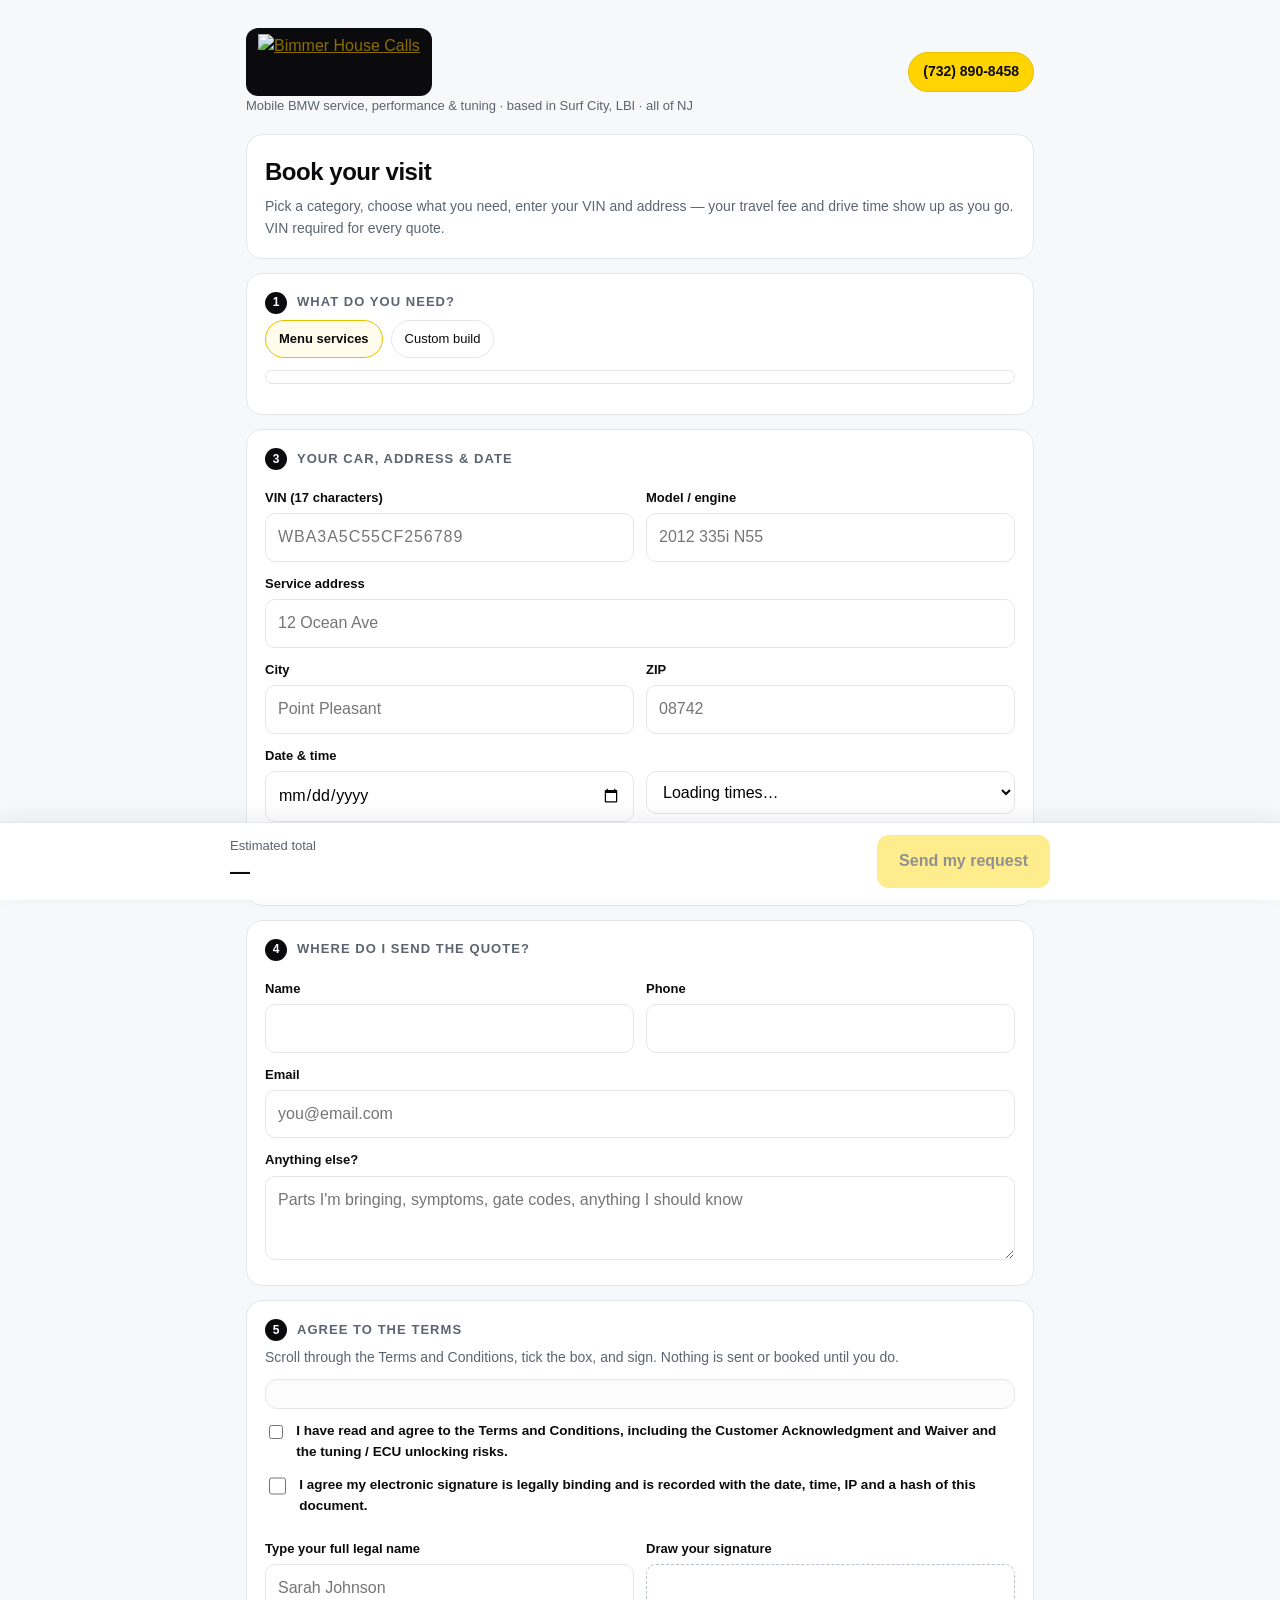
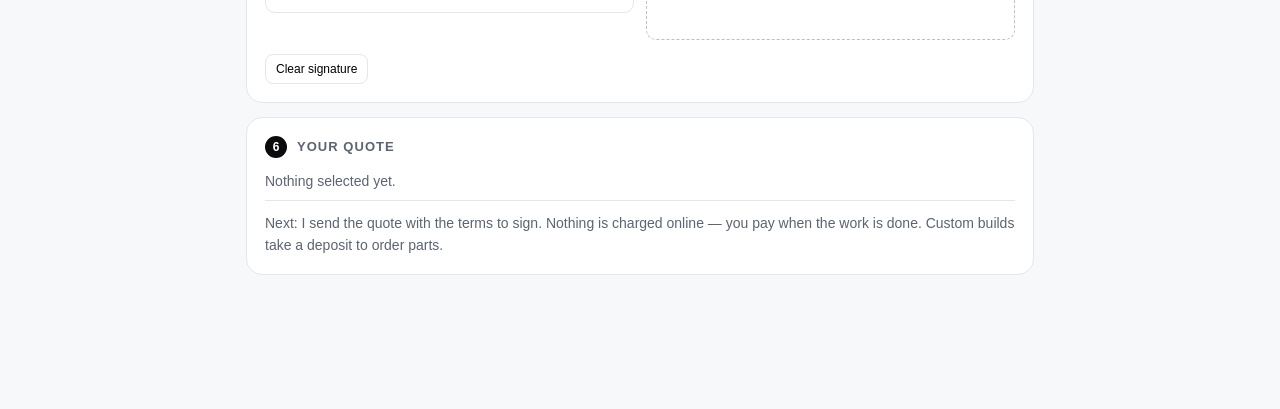
==== app/static/index.html @ d0f87f50 "Add files via upload" ====
<!DOCTYPE html>
<html lang="en">
<head>
<meta charset="utf-8">
<meta name="viewport" content="width=device-width, initial-scale=1">
<title>Book mobile BMW service · Bimmer House Calls</title>
<style>
  :root{--ink:#0B0B0D;--mut:#5b6470;--line:#e3e7ec;--accent:#FFD400;--accent-2:#E6BF00;--accent-ink:#0B0B0D;--ok:#0a7d43;--bg:#f6f8fa;--card:#fff}
  *{box-sizing:border-box}
  body{margin:0;font:16px/1.55 -apple-system,BlinkMacSystemFont,"Segoe UI",Roboto,Helvetica,sans-serif;color:var(--ink);background:var(--bg)}
  a{color:#8a6d00}
  .wrap{max-width:820px;margin:0 auto;padding:20px 16px 120px}
  header.top{display:flex;justify-content:space-between;align-items:center;gap:12px;padding:8px 0 18px;flex-wrap:wrap}
  .brandlink{display:inline-block;background:#0B0B0D;border-radius:12px;padding:6px 12px}
  .brandlink img{height:56px}
  .sub{color:var(--mut);font-size:13px}
  .call{font-weight:700;text-decoration:none;border:1px solid #E6BF00;padding:8px 14px;border-radius:999px;background:var(--accent);font-size:14px;color:var(--accent-ink)}
  .card{background:var(--card);border:1px solid var(--line);border-radius:16px;padding:18px;margin-bottom:14px}
  h1{font-size:24px;margin:0 0 6px;letter-spacing:-.02em}
  h2{font-size:13px;text-transform:uppercase;letter-spacing:.08em;color:var(--mut);margin:0 0 12px}
  .muted{color:var(--mut);font-size:14px}
  /* tabs */
  .tabs{display:grid;grid-template-columns:repeat(auto-fit,minmax(150px,1fr));gap:6px;padding:6px;background:#fff;border:1px solid var(--line);border-radius:14px;margin-bottom:12px}
  .tab{padding:10px 12px;border-radius:10px;font-size:13.5px;font-weight:600;cursor:pointer;border:0;background:#f4f6f9;color:#3b4653;white-space:nowrap;text-align:left}
  .tab:hover{background:#e9eef5}
  .tab.on{background:var(--ink);color:var(--accent)}
  @media(max-width:560px){.tabs{grid-template-columns:repeat(2,1fr)}}
  .tab .n{font-weight:400;opacity:.6;margin-left:4px}
  .item{display:flex;justify-content:space-between;gap:10px;align-items:center;padding:13px 14px;border:1px solid var(--line);border-radius:12px;margin-bottom:8px;cursor:pointer;background:#fff;transition:.12s}
  .item:hover{border-color:#c7d2e0}
  .item.on{border-color:#E6BF00;background:#FFFCEB;box-shadow:0 0 0 1.5px var(--accent) inset}
  .item .nm{font-weight:600;font-size:15px}
  .item .ds{color:var(--mut);font-size:13px}
  .item .pr{font-weight:700;font-size:14px;white-space:nowrap;text-align:right}
  .item .pr small{font-weight:500;color:var(--mut)}
  .tick{width:20px;height:20px;border-radius:6px;border:1.5px solid #c7d2e0;flex:0 0 auto;display:grid;place-items:center;font-size:12px;color:var(--accent-ink)}
  .item.on .tick{background:var(--accent);border-color:#E6BF00;font-weight:800}
  label{display:block;font-size:13px;font-weight:600;margin:12px 0 5px}
  input,select,textarea{width:100%;padding:11px 12px;border:1px solid var(--line);border-radius:10px;font:inherit;background:#fff}
  textarea{min-height:84px;resize:vertical}
  .grid{display:grid;grid-template-columns:1fr 1fr;gap:0 12px}
  .chips{display:flex;flex-wrap:wrap;gap:8px}
  .chip{border:1px solid var(--line);border-radius:999px;padding:8px 13px;font-size:13px;cursor:pointer;background:#fff}
  .chip.on{background:#FFFCEB;border-color:#E6BF00;color:#0B0B0D;font-weight:700}
  .qbox{background:#fbfcfe;border:1px dashed #cfd8e3;border-radius:12px;padding:12px 14px;margin-top:12px}
  .qbox .hint{color:var(--mut);font-size:12.5px;margin-top:2px}
  table{width:100%;border-collapse:collapse}
  td,th{padding:7px 0;border-bottom:1px solid var(--line);text-align:left;vertical-align:top;font-size:14.5px}
  td.r{text-align:right;white-space:nowrap}
  tr.total td{border:0;font-weight:800;font-size:18px;padding-top:12px}
  tr.small td{border:0;color:var(--mut);font-size:13px;padding:3px 0}
  .travelbox{background:#FFFBEA;border:1px solid #FFE97A;border-radius:12px;padding:14px;font-size:14px;line-height:1.5}
  .travelbox b{font-size:16px}
  .sticky{position:fixed;left:0;right:0;bottom:0;background:#fff;border-top:1px solid var(--line);padding:12px 16px;box-shadow:0 -6px 20px rgba(13,17,23,.06);z-index:20}
  .sticky .inner{max-width:820px;margin:0 auto;display:flex;justify-content:space-between;align-items:center;gap:14px}
  .sticky .sum{font-size:13px;color:var(--mut)}
  .sticky .sum b{display:block;font-size:20px;color:var(--ink)}
  button.primary{font:inherit;font-weight:800;border:0;border-radius:12px;padding:14px 22px;background:var(--accent);color:var(--accent-ink);cursor:pointer}
  button.primary:hover{background:var(--accent-2)}
  button.primary:disabled{opacity:.45;cursor:not-allowed}
  .err{color:#b42318;font-size:14px;margin-top:8px}
  .badge{display:inline-block;font-size:11px;font-weight:700;padding:2px 8px;border-radius:999px;background:#FFF6C2;color:#5a4a00;margin-left:6px;vertical-align:2px}
  .badge.quote{background:#fff4e5;color:#b25e00}
  .step{display:flex;gap:10px;align-items:baseline;margin-bottom:6px}
  .step .n{width:22px;height:22px;border-radius:50%;background:var(--ink);color:#fff;display:grid;place-items:center;font-size:12px;font-weight:700;flex:0 0 auto}
  @media(max-width:560px){
    .grid{grid-template-columns:1fr}h1{font-size:21px}.sticky .sum b{font-size:17px}
    .item{flex-wrap:wrap}.item .pr{width:100%;text-align:left;padding-left:30px;font-size:13px;color:var(--mut)}
    .card{padding:14px;border-radius:14px}.wrap{padding:14px 12px 110px}
  }
</style>
</head>
<body>
<div class="wrap">
  <header class="top">
    <div>
      <a href="/" class="brandlink"><img src="/brand/logo.svg" alt="Bimmer House Calls" style="height:56px;display:block"></a>
      <div class="sub">Mobile BMW service, performance &amp; tuning · based in Surf City, LBI · all of NJ</div>
    </div>
    <a class="call" href="tel:+17328908458">(732) 890-8458</a>
  </header>

  <div class="card">
    <h1>Book your visit</h1>
    <div class="muted">Pick a category, choose what you need, enter your VIN and address — your travel fee and drive time show up as you go. VIN required for every quote.</div>
  </div>

  <!-- 1 · services -->
  <div class="card">
    <div class="step"><span class="n">1</span><h2 style="margin:0">What do you need?</h2></div>
    <div class="chips" id="modes" style="margin-bottom:12px">
      <span class="chip on" data-mode="menu">Menu services</span>
      <span class="chip" data-mode="custom">Custom build</span>
    </div>
    <div class="tabs" id="tabs"></div>
    <div id="items"></div>

  </div>

  <!-- 2 · questions (only what the selection needs) -->
  <div class="card" id="questionsCard" hidden>
    <div class="step"><span class="n">2</span><h2 style="margin:0">A couple of details</h2></div>
    <div id="questions"></div>
  </div>

  <!-- 3 · car + place + when -->
  <div class="card">
    <div class="step"><span class="n">3</span><h2 style="margin:0">Your car, address &amp; date</h2></div>
    <div class="grid">
      <div><label>VIN (17 characters)</label><input id="vin" maxlength="17" placeholder="WBA3A5C55CF256789" autocapitalize="characters" style="text-transform:uppercase;letter-spacing:.06em"></div>
      <div><label>Model / engine</label><input id="model" placeholder="2012 335i N55"></div>
    </div>
    <label>Service address</label><input id="address" placeholder="12 Ocean Ave" autocomplete="street-address">
    <div class="grid">
      <div><label>City</label><input id="city" placeholder="Point Pleasant" autocomplete="address-level2"></div>
      <div><label>ZIP</label><input id="zip" placeholder="08742" inputmode="numeric" maxlength="5" autocomplete="postal-code"></div>
    </div>
    <label>Date &amp; time</label>
    <div class="grid">
      <div><input type="date" id="date"></div>
      <div><select id="time"><option>Loading times…</option></select></div>
    </div>
    <div id="hoursLine" class="muted" style="margin-top:6px"></div>
    <div id="avail" class="muted" style="margin-top:8px"></div>
    <div class="travelbox" id="travelBox" style="margin-top:14px">Enter your ZIP or city to see the travel fee and drive time.</div>
  </div>

  <!-- 4 · contact -->
  <div class="card">
    <div class="step"><span class="n">4</span><h2 style="margin:0">Where do I send the quote?</h2></div>
    <div class="grid">
      <div><label>Name</label><input id="name" autocomplete="name"></div>
      <div><label>Phone</label><input id="phone" autocomplete="tel" inputmode="tel"></div>
    </div>
    <label>Email</label><input id="email" type="email" autocomplete="email" placeholder="you@email.com">
    <label>Anything else?</label><textarea id="notes" placeholder="Parts I'm bringing, symptoms, gate codes, anything I should know"></textarea>
  </div>

  <!-- 5 · terms + signature before sending -->
  <div class="card" id="agreeCard">
    <div class="step"><span class="n">5</span><h2 style="margin:0">Agree to the terms</h2></div>
    <div class="muted" style="margin-bottom:10px">Scroll through the Terms and Conditions, tick the box, and sign. Nothing is sent or booked until you do.</div>
    <div id="termsScroll" style="max-height:260px;overflow:auto;border:1px solid var(--line);border-radius:12px;padding:14px;font-size:13.5px;background:#fcfcfd;white-space:pre-wrap"></div>
    <label style="display:flex;gap:10px;align-items:flex-start;font-size:13.5px;margin-top:12px"><input type="checkbox" id="readAll" style="width:18px;height:18px;margin-top:2px"> <span><b>I have read and agree to the Terms and Conditions</b>, including the Customer Acknowledgment and Waiver and the tuning / ECU unlocking risks.</span></label>
    <label style="display:flex;gap:10px;align-items:flex-start;font-size:13.5px"><input type="checkbox" id="consent" style="width:18px;height:18px;margin-top:2px"> <span>I agree my electronic signature is legally binding and is recorded with the date, time, IP and a hash of this document.</span></label>
    <div class="grid" style="margin-top:10px">
      <div><label>Type your full legal name</label><input id="signName" placeholder="Sarah Johnson" autocomplete="name"></div>
      <div><label>Draw your signature</label><canvas id="sigpad" style="width:100%;height:76px;border:1px dashed #b8c0cc;border-radius:10px;background:#fff;touch-action:none"></canvas></div>
    </div>
    <div class="row" style="margin-top:6px"><button class="act" id="clearSig" style="font:inherit;font-size:12px;border:1px solid var(--line);background:#fff;border-radius:8px;padding:5px 10px;cursor:pointer">Clear signature</button><span id="agreeHint" class="muted"></span></div>
  </div>

  <!-- 6 · summary -->
  <div class="card">
    <div class="step"><span class="n">6</span><h2 style="margin:0">Your quote</h2></div>
    <table id="quote"><tr><td class="muted">Nothing selected yet.</td></tr></table>
    <div id="err" class="err"></div>
    <div class="muted" style="margin-top:12px">Next: I send the quote with the terms to sign. Nothing is charged online — you pay when the work is done. Custom builds take a deposit to order parts.</div>
  </div>
</div>

<div class="sticky"><div class="inner">
  <div class="sum">Estimated total<b id="stickyTotal">—</b></div>
  <button class="primary" id="submit" disabled>Send my request</button>
</div></div>

<script>
const API = location.origin.startsWith('http') ? location.origin : '';
const $ = id => document.getElementById(id);
const prettyTime = v => {
  if (!v || !v.includes(':')) return v || '';
  const [h, m] = v.split(':').map(Number);
  const ap = h >= 12 ? 'PM' : 'AM';
  const hh = h % 12 === 0 ? 12 : h % 12;
  return hh + ':' + String(m).padStart(2, '0') + ' ' + ap;
};
function why(d) {
  const e = String((d && d.error) || '');
  if (/isoformat|iso format|not enough values|invalid literal|NoneType|object has no|Traceback/i.test(e)) {
    return 'Something went wrong on my end — try again, or call (732) 890-8458.';
  }
  return e || 'Something went wrong — try again, or call (732) 890-8458.';
}
const money = n => '$' + Number(n || 0).toLocaleString('en-US', {minimumFractionDigits: 2, maximumFractionDigits: 2});
const range = i => i.quote ? 'Quoted by VIN' : (i.min === i.max ? money(i.min) : money(i.min) + '–' + money(i.max));
const state = {catalog: null, tab: null, items: [], addons: [], package: null, custom: false, quote: null, answers: {}};

// NJ ZIP centroids so the travel fee works with no geocoder; swap for a geocode API later.
const ZIPS = {"08008":[39.6621,-74.1704],"08006":[39.7504,-74.1304],"08092":[39.6604,-74.2904],"08742":[40.0832,-74.0682],
"08724":[40.0925,-74.2185],"08731":[39.8693,-74.2557],"08734":[39.8643,-74.1696],"08735":[39.9498,-74.0721],
"08751":[39.9573,-74.0715],"08752":[39.9368,-74.0921],"08753":[39.9773,-74.1968],"08755":[40.0132,-74.2229],
"08757":[39.9768,-74.2521],"08758":[39.7937,-74.2302],"08759":[39.9387,-74.3446],"08701":[40.0925,-74.2185],
"08721":[39.9557,-74.1732],"08723":[40.0418,-74.1293],"08730":[40.1034,-74.0657],"08736":[40.1154,-74.0532],
"08738":[40.0254,-74.0543],"08741":[40.0043,-74.1357],"08750":[40.1143,-74.0410],"07701":[40.3487,-74.0765],
"07702":[40.3526,-74.0707],"07712":[40.2406,-74.0204],"07720":[40.2021,-74.0132],"07731":[40.1398,-74.1937],
"07746":[40.3198,-74.2568],"07747":[40.4123,-74.2349],"07751":[40.3418,-74.2657],"07753":[40.2098,-74.0646],
"07755":[40.2587,-74.0404],"07756":[40.1793,-74.0204],"07757":[40.2987,-74.0079],"07762":[40.1523,-74.0282],
"07716":[40.3904,-74.0357],"07717":[40.0957,-74.0157],"07718":[40.4157,-74.0857],"07719":[40.1704,-74.0404],
"07721":[40.4204,-74.2404],"07722":[40.2904,-74.1704],"07724":[40.3004,-74.0904],"07726":[40.2821,-74.2977],
"07727":[40.1901,-74.3529],"07728":[40.2443,-74.2765],"07730":[40.4287,-74.2004],"07733":[40.3873,-74.1729],
"07737":[40.3987,-74.1107],"07739":[40.3404,-74.0457],"07740":[40.2957,-73.9907],"07748":[40.3957,-74.1157],
"07750":[40.3632,-73.9929],"07760":[40.3668,-74.0004],"07764":[40.2901,-74.0132],"07732":[40.4004,-73.9957],
"07734":[40.4404,-74.1204],"07735":[40.4404,-74.2004],"07738":[40.3457,-74.1304],"07758":[40.4004,-74.1204],
"07763":[40.2904,-74.2604],"07799":[40.3604,-74.0904],"08527":[40.1004,-74.3157],"08501":[40.1618,-74.5757],
"08510":[40.1834,-74.4204],"08514":[40.1423,-74.5004],"08526":[40.1693,-74.5157],"08533":[40.0704,-74.4829],
"08535":[40.2334,-74.4404],"08801":[40.5712,-74.9782],"08802":[40.6587,-75.0104],"08804":[40.6529,-75.0962],
"08809":[40.6498,-74.9282],"08810":[40.3743,-74.5204],"08812":[40.5904,-74.4957],"08816":[40.4287,-74.4157],
"08817":[40.5157,-74.4029],"08820":[40.5757,-74.3704],"08824":[40.4387,-74.5404],"08828":[40.3604,-74.5457],
"08830":[40.5704,-74.2657],"08831":[40.3404,-74.4457],"08832":[40.5204,-74.3157],"08835":[40.5457,-74.5329],
"08837":[40.5257,-74.3457],"08840":[40.5457,-74.3557],"08844":[40.5057,-74.6257],"08846":[40.5704,-74.5004],
"08850":[40.4404,-74.4457],"08852":[40.3904,-74.5557],"08854":[40.5157,-74.4704],"08857":[40.3904,-74.3457],
"08859":[40.4557,-74.3004],"08861":[40.5257,-74.2657],"08863":[40.5057,-74.3157],"08872":[40.4604,-74.3557],
"08876":[40.5704,-74.6257],"08879":[40.4404,-74.2657],"08882":[40.4804,-74.4557],"08884":[40.3904,-74.5004],
"08886":[40.6657,-75.1157],"07001":[40.5804,-74.2757],"07008":[40.5757,-74.2404],"07036":[40.6257,-74.2404],
"07047":[40.7904,-74.0204],"07060":[40.6157,-74.4157],"07062":[40.6157,-74.3957],"07063":[40.6004,-74.4404],
"07064":[40.5457,-74.2457],"07065":[40.6057,-74.2857],"07066":[40.6157,-74.3157],"07067":[40.5904,-74.3204],
"07080":[40.5704,-74.4157],"07081":[40.6804,-74.3204],"07083":[40.6957,-74.2657],"07088":[40.6904,-74.2857],
"07090":[40.6457,-74.3457],"07092":[40.6804,-74.3557],"07095":[40.5557,-74.2857],"07111":[40.7257,-74.2304],
"07201":[40.6757,-74.2004],"07203":[40.6557,-74.2604],"07204":[40.6657,-74.2657],"07205":[40.6957,-74.2404],
"07206":[40.6557,-74.1857],"07208":[40.6757,-74.2157],"07302":[40.7204,-74.0457],"07304":[40.7157,-74.0704],
"07305":[40.6957,-74.0857],"07306":[40.7357,-74.0657],"07307":[40.7504,-74.0557],"07310":[40.7304,-74.0357],
"07601":[40.8904,-74.0504],"07620":[40.9504,-73.9204],"07624":[40.9704,-73.9604],"07626":[40.9404,-73.9604],
"07627":[40.9557,-73.9557],"07628":[40.9557,-73.9904],"07630":[40.9757,-74.0204],"07631":[40.8904,-73.9757],
"07632":[40.8857,-73.9904],"07640":[40.9904,-73.9804],"07641":[40.9657,-74.0104],"07642":[40.9904,-74.0404],
"07643":[40.8557,-74.0404],"07644":[40.8757,-74.0804],"07645":[41.0457,-74.0557],"07646":[40.9304,-74.0204],
"07647":[41.0004,-73.9604],"07648":[40.9957,-73.9504],"07649":[40.9504,-74.0304],"07650":[40.8504,-73.9904],
"07652":[40.9457,-74.0704],"07656":[41.0304,-74.0457],"07657":[40.8304,-74.0104],"07660":[40.8557,-74.0204],
"07661":[40.9304,-74.0357],"07662":[40.9057,-74.0704],"07663":[40.9057,-74.1004],"07666":[40.8857,-74.0104],
"07670":[40.9157,-73.9557],"07675":[41.0004,-74.0204],"07676":[40.9957,-74.0704],"07677":[41.0204,-74.0704],
"08001":[39.5504,-75.3604],"08002":[39.9204,-75.0304],"08003":[39.8804,-74.9804],"08004":[39.7604,-74.8404],
"08005":[39.7504,-74.2504],"08007":[39.8604,-75.0504],"08009":[39.7904,-74.9304],"08010":[40.0504,-74.8604],
"08012":[39.7904,-75.0604],"08015":[39.9604,-74.5504],"08016":[40.0704,-74.8604],"08019":[39.7504,-74.5504],
"08020":[39.7904,-75.2904],"08021":[39.8004,-75.0004],"08022":[40.0604,-74.7004],"08026":[39.8304,-74.9804],
"08027":[39.7604,-75.2904],"08028":[39.6904,-75.1204],"08029":[39.8404,-75.0704],"08030":[39.8804,-75.1204],
"08031":[39.8604,-75.0904],"08033":[39.8904,-75.0304],"08034":[39.9104,-74.9904],"08035":[39.8804,-75.0604],
"08036":[39.9504,-74.8404],"08037":[39.7604,-74.7804],"08041":[40.0004,-74.6904],"08043":[39.8404,-74.9604],
"08045":[39.8604,-75.0304],"08046":[40.0304,-74.8804],"08048":[39.9704,-74.8004],"08049":[39.8604,-75.0204],
"08050":[39.7604,-74.3004],"08051":[39.7804,-75.1804],"08052":[39.9504,-74.9904],"08053":[39.8604,-74.7804],
"08054":[39.9404,-74.9104],"08055":[39.8704,-74.8304],"08056":[39.7904,-75.2304],"08057":[39.9704,-74.9504],
"08059":[39.8804,-75.0904],"08060":[40.0104,-74.8004],"08062":[39.7204,-75.1804],"08063":[39.8704,-75.1804],
"08064":[39.9604,-74.6304],"08065":[40.0004,-74.9904],"08066":[39.8304,-75.2204],"08068":[39.9504,-74.6604],
"08069":[39.6304,-75.4604],"08070":[39.6404,-75.5204],"08075":[40.0304,-74.9404],"08077":[40.0004,-74.9904],
"08078":[39.8504,-75.0904],"08079":[39.5504,-75.4704],"08080":[39.7604,-75.0904],"08081":[39.7304,-74.9904],
"08083":[39.8404,-75.0204],"08084":[39.8304,-75.0104],"08085":[39.7604,-75.3304],"08086":[39.8404,-75.1804],
"08088":[39.8604,-74.6604],"08089":[39.7104,-74.8304],"08090":[39.8004,-75.1404],"08091":[39.8104,-74.9304],
"08093":[39.8604,-75.1404],"08094":[39.6304,-74.9604],"08095":[39.6604,-74.8704],"08096":[39.8304,-75.1204],
"08097":[39.8104,-75.1404],"08103":[39.9304,-75.1204],"08105":[39.9504,-75.0904],"08107":[39.9104,-75.0904],
"08109":[39.9504,-75.0704],"08110":[39.9704,-75.0604],"08201":[39.4304,-74.4904],"08202":[39.1404,-74.7604],
"08203":[39.4004,-74.3904],"08204":[38.9504,-74.9104],"08205":[39.4704,-74.4704],"08210":[39.1004,-74.8304],
"08215":[39.5504,-74.6004],"08221":[39.3604,-74.5804],"08223":[39.2604,-74.6204],"08225":[39.3804,-74.5504],
"08226":[39.2604,-74.6104],"08230":[39.2104,-74.7104],"08232":[39.4004,-74.5104],"08234":[39.4004,-74.6204],
"08240":[39.4604,-74.5404],"08241":[39.4404,-74.5504],"08242":[38.9904,-74.8704],"08243":[39.1404,-74.7004],
"08244":[39.3104,-74.6004],"08245":[39.1204,-74.8404],"08246":[39.1304,-74.7604],"08247":[39.0604,-74.7804],
"08248":[39.1904,-74.6704],"08250":[39.2904,-74.7904],"08251":[39.0304,-74.9404],"08252":[39.0404,-74.9004],
"08260":[38.9904,-74.8204],"08270":[39.2304,-74.8004],"08302":[39.4304,-75.2304],"08310":[39.5204,-74.8804],
"08311":[39.3404,-75.2004],"08312":[39.6504,-75.0804],"08314":[39.2104,-74.9404],"08316":[39.2704,-74.9704],
"08317":[39.2904,-74.8304],"08318":[39.5504,-75.1004],"08319":[39.3704,-74.8304],"08320":[39.3704,-75.1204],
"08321":[39.2704,-75.1404],"08322":[39.6104,-75.0404],"08323":[39.3504,-75.2904],"08324":[39.2304,-74.9904],
"08326":[39.5104,-74.9404],"08327":[39.2404,-74.9604],"08328":[39.5704,-75.0504],"08329":[39.2804,-74.9904],
"08330":[39.4504,-74.7204],"08332":[39.4004,-75.0304],"08340":[39.3604,-74.9204],"08341":[39.5004,-74.9504],
"08343":[39.6304,-75.1604],"08344":[39.5504,-75.0404],"08345":[39.3204,-75.1604],"08346":[39.5604,-74.9804],
"08348":[39.3104,-74.9804],"08349":[39.2604,-74.9904],"08350":[39.5004,-74.8704],"08352":[39.4704,-75.1204],
"08353":[39.4404,-75.2104],"08360":[39.4304,-75.0304],"08361":[39.4204,-75.0204],"08362":[39.4304,-75.0404]};

const CITIES = {"surf city":[39.6621,-74.1704],"ship bottom":[39.6454,-74.1835],"beach haven":[39.5593,-74.2432],
"long beach township":[39.6,-74.2],"barnegat":[39.7531,-74.2229],"manahawkin":[39.6957,-74.2579],
"stafford":[39.7,-74.26],"point pleasant":[40.0832,-74.0682],"brick":[40.0579,-74.1090],"toms river":[39.9537,-74.1979],
"lakewood":[40.0959,-74.2176],"howell":[40.1673,-74.2079],"freehold":[40.2604,-74.2732],"tinton falls":[40.2837,-74.0943],
"middletown":[40.3962,-74.1179],"manalapan":[40.2934,-74.3446],"jackson":[40.1076,-74.3482],"wall":[40.1543,-74.0510],
"belmar":[40.1790,-74.0218],"asbury park":[40.2204,-74.0121],"red bank":[40.3471,-74.0646],"eatontown":[40.2993,-74.0512],
"neptune":[40.2098,-74.0404],"old bridge":[40.4148,-74.3654],"edison":[40.5187,-74.4121],"trenton":[40.2171,-74.7429],
"newark":[40.7357,-74.1724],"jersey city":[40.7178,-74.0431],"paramus":[40.9445,-74.0754],"cherry hill":[39.9348,-75.0307],
"atlantic city":[39.3643,-74.4229],"vineland":[39.4862,-75.0257],"marlton":[39.8912,-74.9218],"hazlet":[40.4262,-74.1696]};

function geocode() {
  const zip = (document.getElementById('zip').value || '').trim().slice(0, 5);
  if (ZIPS[zip]) return ZIPS[zip];
  const city = (document.getElementById('city').value || '').trim().toLowerCase();
  if (CITIES[city]) return CITIES[city];
  for (const k in CITIES) if (city && (city.includes(k) || k.includes(city))) return CITIES[k];
  return null;
}

/* ---------------- catalog & tabs ---------------- */
const TAB_ORDER = ['tuning', 'maintenance', 'repairs', 'exhaust', 'intake', 'cooling', 'suspension', 'cosmetic', 'starlights'];
const TAB_LABEL = {tuning: 'Tuning & ECU', maintenance: 'Maintenance', repairs: 'Repairs', exhaust: 'Exhaust',
  intake: 'Intake', cooling: 'Cooling', suspension: 'Suspension', cosmetic: 'Cosmetic', starlights: 'Starlights'};

function renderTabs() {
  const cat = state.catalog;
  const tabs = TAB_ORDER.filter(id => cat.categories.some(c => c.id === id));
  const counts = {};
  state.items.forEach(id => { const c = findCat(id); counts[c] = (counts[c] || 0) + 1; });
  document.getElementById('tabs').innerHTML = tabs.map(id => {
    const c = cat.categories.find(x => x.id === id);
    const n = counts[id] ? '<span class="n">' + counts[id] + '</span>' : '';
    return '<button class="tab' + (state.tab === id ? ' on' : '') + '" data-tab="' + id + '">' + (TAB_LABEL[id] || c.name) + n + '</button>';
  }).join('') + '<button class="tab' + (state.tab === 'packages' ? ' on' : '') + '" data-tab="packages">Packages</button>' +
    '<button class="tab' + (state.tab === 'addons' ? ' on' : '') + '" data-tab="addons">Add-ons</button>';
  document.querySelectorAll('[data-tab]').forEach(b => b.onclick = () => { state.tab = b.dataset.tab; renderTabs(); renderItems(); });
}
function findCat(itemId) {
  for (const c of state.catalog.categories) if (c.items.some(i => i.id === itemId)) return c.id;
  return null;
}
function renderItems() {
  const cat = state.catalog, el = document.getElementById('items');
  if (state.tab === 'packages') {
    el.innerHTML = cat.packages.map(p => '<div class="item' + (state.package === p.id ? ' on' : '') + '" data-pkg="' + p.id + '">' +
      '<div class="tick">' + (state.package === p.id ? '✓' : '') + '</div>' +
      '<div style="flex:1"><div class="nm">' + p.name + '</div><div class="ds">' + p.bullets.join(' · ') + '</div></div>' +
      '<div class="pr">' + range(p) + '</div></div>').join('');
    el.querySelectorAll('[data-pkg]').forEach(n => n.onclick = () => {
      state.package = state.package === n.dataset.pkg ? null : n.dataset.pkg;
      renderTabs(); renderItems(); refresh();
    });
    return;
  }
  if (state.tab === 'addons') {
    el.innerHTML = '<div class="muted" style="margin-bottom:10px">Add these to any booking and save a trip.</div>' +
      cat.addons.map(a => '<div class="item' + (state.addons.includes(a.id) ? ' on' : '') + '" data-addon="' + a.id + '">' +
      '<div class="tick">' + (state.addons.includes(a.id) ? '✓' : '') + '</div>' +
      '<div style="flex:1"><div class="nm">' + a.name + '</div><div class="ds">' + a.group + ' · ' + a.desc + '</div></div>' +
      '<div class="pr">+' + money(a.min) + '–' + money(a.max) + '</div></div>').join('');
    el.querySelectorAll('[data-addon]').forEach(n => n.onclick = () => {
      const i = state.addons.indexOf(n.dataset.addon);
      i >= 0 ? state.addons.splice(i, 1) : state.addons.push(n.dataset.addon);
      renderItems(); refresh();
    });
    return;
  }
  const c = cat.categories.find(x => x.id === state.tab) || cat.categories[0];
  el.innerHTML = '<div class="muted" style="margin-bottom:10px">' + c.blurb + '</div>' + c.items.filter(i => !i.addon).map(i => {
    const on = state.items.includes(i.id);
    return '<div class="item' + (on ? ' on' : '') + '" data-id="' + i.id + '">' +
      '<div class="tick">' + (on ? '✓' : '') + '</div>' +
      '<div style="flex:1"><div class="nm">' + i.name + (i.quote ? '<span class="badge quote">By VIN</span>' : '') + '</div>' +
      '<div class="ds">' + i.desc + '</div></div><div class="pr">' + range(i) + '</div></div>';
  }).join('');
  el.querySelectorAll('[data-id]').forEach(n => n.onclick = () => {
    const i = state.items.indexOf(n.dataset.id);
    i >= 0 ? state.items.splice(i, 1) : state.items.push(n.dataset.id);
    renderTabs(); renderItems(); refresh();
  });
}

/* ---------------- conditional questions ---------------- */
function renderQuestions(qs) {
  const card = document.getElementById('questionsCard'), box = document.getElementById('questions');
  if (!qs.length) { card.hidden = true; return; }
  card.hidden = false;
  box.innerHTML = qs.map(q => {
    const v = state.answers[q.id];
    let field = '';
    if (q.type === 'choice') {
      field = '<div class="chips">' + q.options.map(o =>
        '<span class="chip' + (v === o ? ' on' : '') + '" data-q="' + q.id + '" data-v="' + o + '">' + o + '</span>').join('') + '</div>';
    } else if (q.type === 'text') {
      field = '<input data-q="' + q.id + '" value="' + (v || '') + '" placeholder="' + (q.hint || '') + '">';
    } else if (q.type === 'textarea') {
      field = '<textarea data-q="' + q.id + '" placeholder="' + (q.hint || '') + '">' + (v || '') + '</textarea>';
    } else if (q.type === 'note') {
      field = '<div class="muted">' + (q.hint || '') + '</div>';
    }
    return '<div class="qbox"><label style="margin-top:0">' + q.label + '</label>' + field +
      (q.type === 'choice' && q.hint ? '<div class="hint">' + q.hint + '</div>' : '') + '</div>';
  }).join('');
  box.querySelectorAll('[data-q]').forEach(n => {
    if (n.tagName === 'SPAN') n.onclick = () => { state.answers[n.dataset.q] = n.dataset.v; renderQuestions(qs); };
    else n.oninput = n.onchange = () => { state.answers[n.dataset.q] = n.value; };
  });
}

/* ---------------- payload, quote, submit ---------------- */
function payload() {
  const coords = geocode();
  const date = document.getElementById('date').value, time = document.getElementById('time').value;
  return {
    items: state.items, addons: state.addons, package: state.package, custom: state.custom,
    answers: state.answers,
    lat: coords ? coords[0] : null, lng: coords ? coords[1] : null,
    when: (date && /^\d{4}-\d{2}-\d{2}$/.test(date) && /^\d{2}:\d{2}/.test(time)) ? date + 'T' + time.slice(0, 5) : null,
    client: {name: document.getElementById('name').value, email: document.getElementById('email').value,
             phone: document.getElementById('phone').value, address: document.getElementById('address').value,
             city: document.getElementById('city').value, zip: document.getElementById('zip').value,
             lat: coords ? coords[0] : null, lng: coords ? coords[1] : null},
    vehicle: {vin: document.getElementById('vin').value.trim().toUpperCase(), model: document.getElementById('model').value},
    notes: document.getElementById('notes').value
  };
}

let t = null;
function refresh() {
  clearTimeout(t);
  t = setTimeout(async () => {
    const p = payload();
    const has = p.items.length || p.package || p.custom;
    if (!has) {
      document.getElementById('quote').innerHTML = '<tr><td class="muted">Nothing selected yet.</td></tr>';
      document.getElementById('stickyTotal').textContent = '—';
      document.getElementById('travelBox').textContent = 'Enter your ZIP or city to see the travel fee and drive time.';
      document.getElementById('questionsCard').hidden = true;
      document.getElementById('submit').disabled = true;
      return;
    }
    let r, d;
    try {
      r = await fetch(API + '/api/quote', {method: 'POST', headers: {'Content-Type': 'application/json'}, body: JSON.stringify(p)});
      d = await r.json();
    } catch (e) { document.getElementById('err').textContent = 'No connection — check your signal and try again.'; return; }
    if (!r.ok) { document.getElementById('err').textContent = why(d); return; }
    document.getElementById('err').textContent = '';
    state.quote = d.quote;
    const q = d.quote, to = q.totals;
    renderQuestions(q.questions || []);
    document.getElementById('quote').innerHTML = q.lines.map(l =>
      '<tr><td>' + l.name + (l.note ? '<div class="muted" style="font-size:12.5px">' + l.note + '</div>' : '') + '</td>' +
      '<td class="r">' + (l.needsQuote && !l.unit ? 'By VIN' : money(l.unit)) + '</td></tr>').join('') +
      '<tr class="total"><td>Estimated total</td><td class="r">' + money(to.total) + '</td></tr>' +
      (to.deposit ? '<tr class="small"><td>Deposit to order parts (custom build)</td><td class="r">' + money(to.deposit) + '</td></tr>' : '') +
      '<tr class="small"><td>Balance at completion</td><td class="r">' + money(to.balance) + '</td></tr>';
    document.getElementById('stickyTotal').textContent = money(to.total);
    const tr = q.travel;
    const box = document.getElementById('travelBox');
    if (tr) {
      const tiers = (tr.tiers || []).map(b => b.miles + ' mi × ' + money(b.perMile) + ' = ' + money(b.amount)).join('<br>');
      box.innerHTML = tr.inServiceArea
        ? '<b>' + tr.miles + ' miles</b> each way from Surf City · about ' + tr.driveMinutesOneWay + ' min drive<br>' +
          'Travel fee <b>' + money(tr.travelFee) + '</b>' +
          (tiers ? '<div class="muted" style="margin-top:6px">' + tiers + '</div>' : '<div class="muted" style="margin-top:6px">Inside the first 30 miles — free</div>') +
          (tr.surcharges.length ? '<div class="muted" style="margin-top:6px">' + tr.surcharges.map(s => s.label + ': ' + money(s.amount)).join('<br>') + '</div>' : '') +
          '<div class="muted" style="margin-top:6px">First 30 mi free · 30–60 mi $0.75/mi · 60+ mi $1.50/mi</div>'
        : 'That address is ' + tr.miles + ' miles out — past my ' + tr.maxDriveMiles + '-mile range. Send the request and I will quote the trip.';
    } else {
      box.textContent = 'Enter your ZIP or city to see the travel fee and drive time.';
    }
    validate();
  }, 250);
}

function validate() {
  const p = payload();
  const need = (state.quote && state.quote.questions || []).filter(q => q.required && q.type !== 'note');
  const answered = need.every(q => (state.answers[q.id] || '').toString().trim());
  const read = $('readAll') && $('readAll').checked;
  const agree = $('consent') && $('consent').checked;
  const named = $('signName') && $('signName').value.trim().length > 1;
  const ok = (p.items.length || p.package || p.custom) && p.vehicle.vin.length === 17 && p.client.email.includes('@') &&
             p.client.name.trim().length > 1 && document.getElementById('date').value && answered &&
             read && agree && named && signed;
  const btn = $('submit');
  btn.disabled = !ok;
  $('agreeHint').textContent = !read ? 'Tick the terms box.' : !agree ? 'Tick the e-signature box.'
    : !named ? 'Type your legal name.' : !signed ? 'Draw your signature.' : 'Ready — send it.';
}

async function availability() {
  const date = $('date').value;
  if (!date) return;
  const hours = Math.max((state.quote && state.quote.jobHours) || 2, 0.5);
  let d;
  try { d = await (await fetch(API + '/api/availability?date=' + date + '&hours=' + hours)).json(); }
  catch (e) { $('avail').textContent = 'Could not load times — try another day.'; return; }
  if (!d || !d.slots) { $('avail').textContent = 'Could not load times — try another day.'; return; }
  const sel = $('time');
  const open = d.slots.filter(s => s.available);
  const taken = d.slots.filter(s => !s.available);
  if (open.length) {
    const keep = sel.value;
    // every start time of the day is listed; taken ones are disabled, never hidden
    sel.innerHTML = d.slots.map(s =>
      `<option value="${s.start}"${s.available ? '' : ' disabled'}>${s.label}${s.available ? '' : (s.reason === 'booked' ? ' — booked' : ' — too late')}</option>`
    ).join('');
    const stillOk = open.some(s => s.start === keep);
    sel.value = stillOk ? keep : open[0].start;
    sel.disabled = false;
    $('avail').textContent = open.length + ' start time' + (open.length === 1 ? '' : 's') + ' free that day'
      + (taken.length ? ' · ' + taken.length + ' blocked' : '') + ' · your job runs about ' + hours + ' hour' + (hours === 1 ? '' : 's') + '.';
  } else {
    sel.innerHTML = '<option>' + (d.closed ? 'Closed' : 'Fully booked') + '</option>';
    sel.disabled = true;
    $('avail').textContent = d.closed
      ? 'Closed that day — I work ' + (d.hoursLabel || 'Mon–Thu 7am–5pm, Fri–Sat 6am–3pm') + '.'
      : 'No room that day for a ' + hours + '-hour job — try another day.';
  }
}

document.addEventListener('input', e => { if (e.target.id !== 'notes') refresh(); });
document.getElementById('date').onchange = () => { availability(); refresh(); };
document.querySelectorAll('[data-mode]').forEach(m => m.onclick = () => {
  state.custom = m.dataset.mode === 'custom';
  document.querySelectorAll('[data-mode]').forEach(x => x.classList.toggle('on', x === m));
  document.getElementById('tabs').style.display = state.custom ? 'none' : '';
  document.getElementById('items').style.display = state.custom ? 'none' : '';
  refresh();
});
document.getElementById('submit').onclick = async () => {
  const btn = document.getElementById('submit');
  btn.disabled = true; btn.textContent = 'Sending…';
  const body = Object.assign(payload(), {
    consent: true,
    acknowledged: true,
    signature: {name: $('signName').value.trim(), image: pad.toDataURL('image/png')}
  });
  let r, d;
  try {
    r = await fetch(API + '/api/request', {method: 'POST', headers: {'Content-Type': 'application/json'}, body: JSON.stringify(body)});
    d = await r.json();
  } catch (e) {
    document.getElementById('err').textContent = 'No connection — check your signal and try again.';
    btn.disabled = false; btn.textContent = 'Send my request'; return;
  }
  if (!r.ok) {
    document.getElementById('err').textContent = why(d);
    btn.disabled = false; btn.textContent = 'Send my request'; return;
  }
  location.href = new URL(d.links.proposal).pathname;
};

/* ---- terms + signature ---- */
let pad, pctx, drawing = false, signed = false;
function initPad() {
  pad = $('sigpad');
  const ratio = window.devicePixelRatio || 1;
  pad.width = pad.clientWidth * ratio; pad.height = pad.clientHeight * ratio;
  pctx = pad.getContext('2d'); pctx.scale(ratio, ratio);
  pctx.lineWidth = 2.2; pctx.lineCap = 'round'; pctx.strokeStyle = '#0B0B0D';
  const pos = e => { const r = pad.getBoundingClientRect(); return [e.clientX - r.left, e.clientY - r.top]; };
  pad.addEventListener('pointerdown', e => { drawing = true; pctx.beginPath(); pctx.moveTo(...pos(e)); pad.setPointerCapture(e.pointerId); });
  pad.addEventListener('pointermove', e => { if (!drawing) return; pctx.lineTo(...pos(e)); pctx.stroke(); signed = true; validate(); });
  pad.addEventListener('pointerup', () => drawing = false);
  pad.addEventListener('pointerleave', () => drawing = false);
  $('clearSig').onclick = () => { pctx.clearRect(0, 0, pad.width, pad.height); signed = false; validate(); };
  ['readAll', 'consent'].forEach(id => $(id).onchange = validate);
  $('signName').oninput = validate;
}
function initTerms() {
  fetch(API + '/api/terms').then(r => r.json()).then(t => {
    $('termsScroll').textContent = t.body || '';
  });
}

fetch(API + '/api/catalog').then(r => r.json()).then(cat => {
  state.catalog = cat;
  state.tab = TAB_ORDER.find(id => cat.categories.some(c => c.id === id));
  renderTabs(); renderItems();
  const dt = new Date(); dt.setDate(dt.getDate() + 2);
  while (dt.getDay() === 0) dt.setDate(dt.getDate() + 1);   // closed Sundays
  document.getElementById('date').value = dt.toISOString().slice(0, 10);
  document.getElementById('date').min = new Date().toISOString().slice(0, 10);
  $('hoursLine').textContent = cat.hoursLabel || '';
  availability();
  initTerms(); initPad();
});
</script>
</body>
</html>
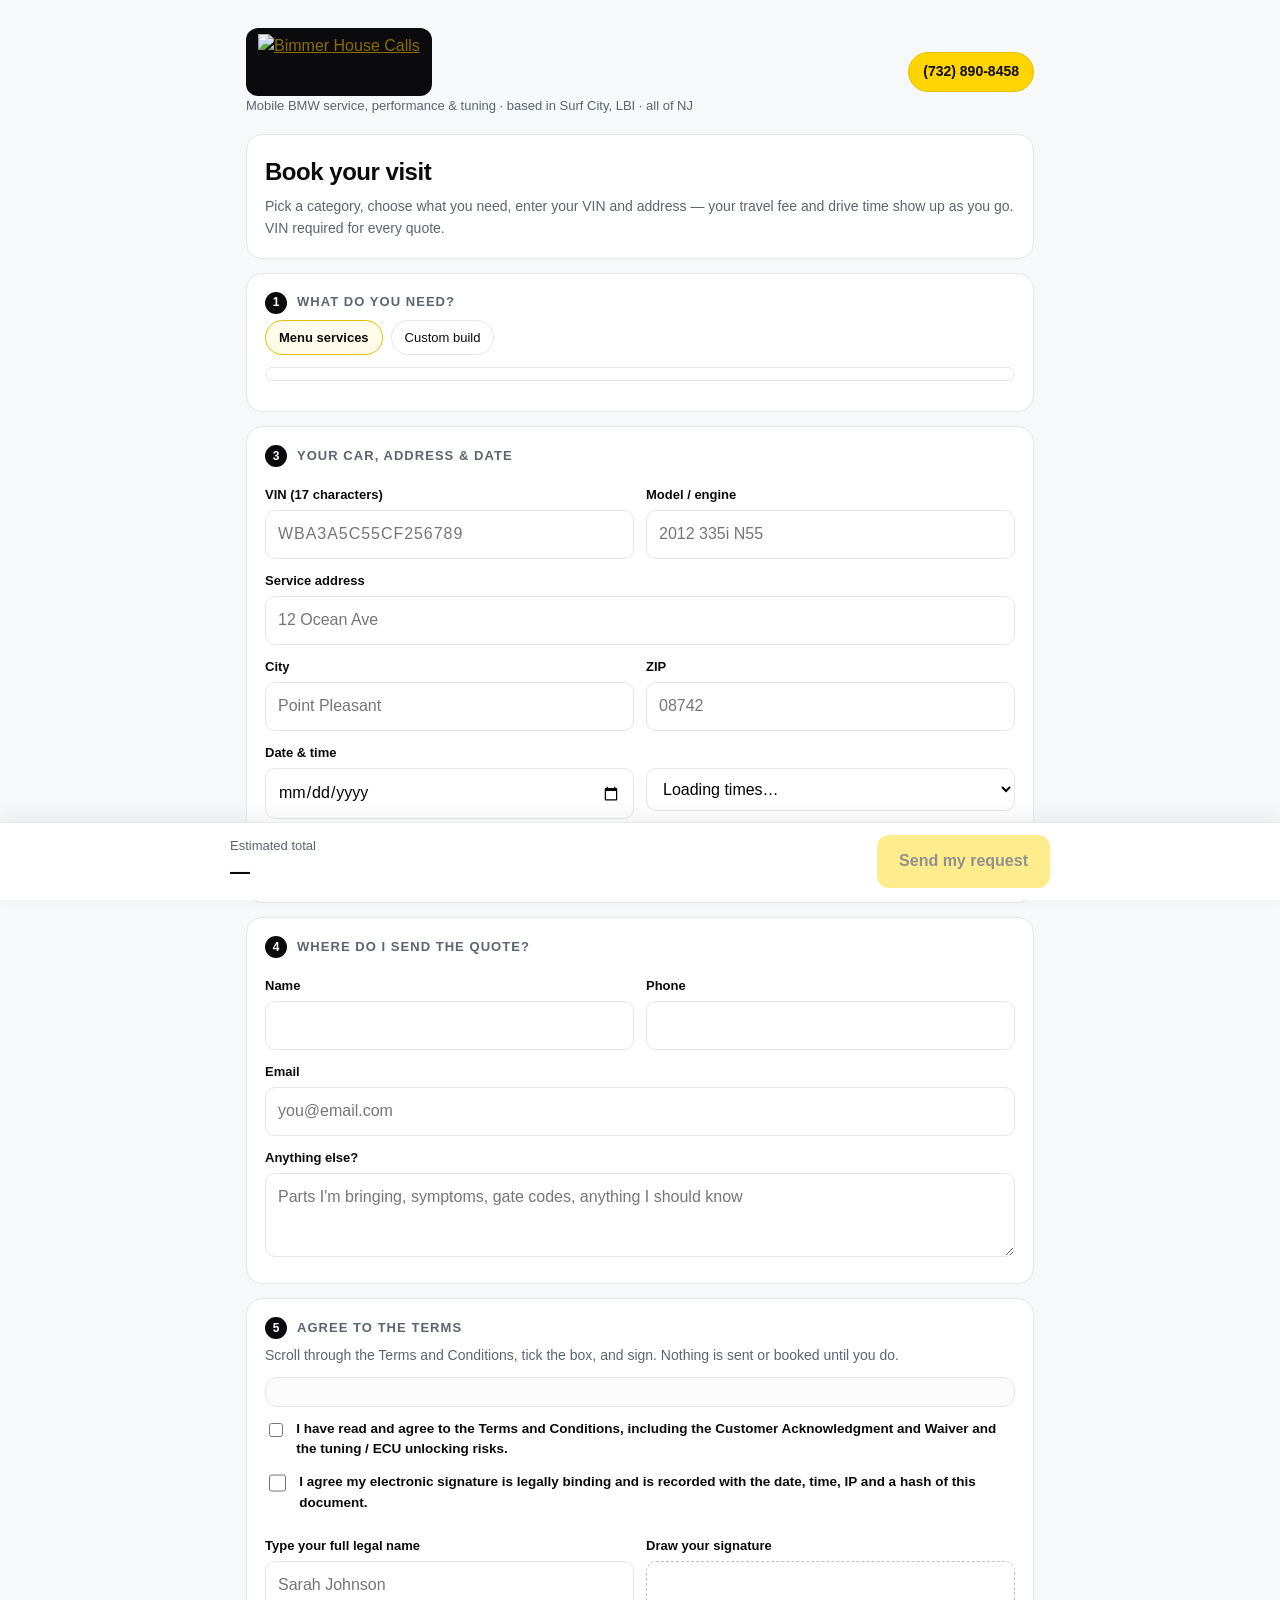
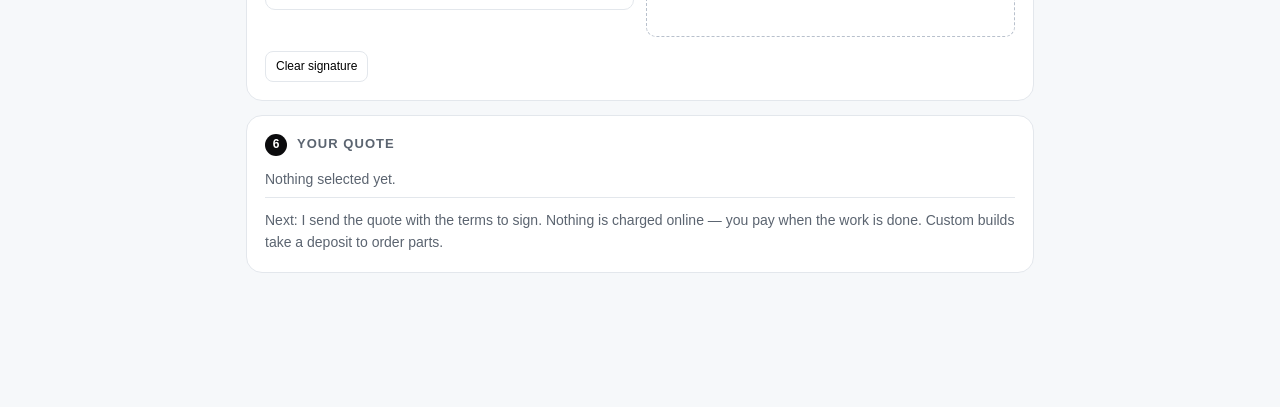
==== commit 252b836b: "Add files via upload" ====
--- a/app/static/index.html
+++ b/app/static/index.html
@@ -40,7 +40,9 @@
   textarea{min-height:84px;resize:vertical}
   .grid{display:grid;grid-template-columns:1fr 1fr;gap:0 12px}
   .chips{display:flex;flex-wrap:wrap;gap:8px}
-  .chip{border:1px solid var(--line);border-radius:999px;padding:8px 13px;font-size:13px;cursor:pointer;background:#fff}
+  .chip{border:1px solid var(--line);border-radius:999px;padding:8px 13px;font-size:13px;cursor:pointer;background:#fff;font:inherit;font-size:13px;color:inherit;line-height:1.35;-webkit-appearance:none;appearance:none;touch-action:manipulation}
+  .chip:hover{border-color:#E6BF00}
+  .chip:active{transform:scale(.97)}
   .chip.on{background:#FFFCEB;border-color:#E6BF00;color:#0B0B0D;font-weight:700}
   .qbox{background:#fbfcfe;border:1px dashed #cfd8e3;border-radius:12px;padding:12px 14px;margin-top:12px}
   .qbox .hint{color:var(--mut);font-size:12.5px;margin-top:2px}
@@ -348,13 +350,18 @@
 function renderQuestions(qs) {
   const card = document.getElementById('questionsCard'), box = document.getElementById('questions');
   if (!qs.length) { card.hidden = true; return; }
+  // Rebuilding the fields on every quote refresh would steal the cursor mid-sentence.
+  // Redraw only when the questions themselves changed.
+  const sig = qs.map(q => q.id + ':' + q.type + ':' + (q.label || '')).join('|');
+  if (box.dataset.sig === sig && !card.hidden) return;
+  box.dataset.sig = sig;
   card.hidden = false;
   box.innerHTML = qs.map(q => {
     const v = state.answers[q.id];
     let field = '';
     if (q.type === 'choice') {
       field = '<div class="chips">' + q.options.map(o =>
-        '<span class="chip' + (v === o ? ' on' : '') + '" data-q="' + q.id + '" data-v="' + o + '">' + o + '</span>').join('') + '</div>';
+        '<button type="button" class="chip' + (v === o ? ' on' : '') + '" data-q="' + q.id + '" data-v="' + o + '">' + o + '</button>').join('') + '</div>';
     } else if (q.type === 'text') {
       field = '<input data-q="' + q.id + '" value="' + (v || '') + '" placeholder="' + (q.hint || '') + '">';
     } else if (q.type === 'textarea') {
@@ -366,8 +373,18 @@
       (q.type === 'choice' && q.hint ? '<div class="hint">' + q.hint + '</div>' : '') + '</div>';
   }).join('');
   box.querySelectorAll('[data-q]').forEach(n => {
-    if (n.tagName === 'SPAN') n.onclick = () => { state.answers[n.dataset.q] = n.dataset.v; renderQuestions(qs); };
-    else n.oninput = n.onchange = () => { state.answers[n.dataset.q] = n.value; };
+    if (n.classList.contains('chip')) {
+      const pick = (e) => {
+        e.preventDefault(); e.stopPropagation();
+        state.answers[n.dataset.q] = n.dataset.v;
+        // paint the choice straight away, without rebuilding the box
+        n.parentNode.querySelectorAll('.chip').forEach(c => c.classList.toggle('on', c === n));
+        validate();
+      };
+      n.onmousedown = pick;
+      n.onclick = pick;
+    }
+    else n.oninput = () => { state.answers[n.dataset.q] = n.value; validate(); };  // no redraw while typing
   });
 }
 
@@ -450,7 +467,15 @@
              read && agree && named && signed;
   const btn = $('submit');
   btn.disabled = !ok;
-  $('agreeHint').textContent = !read ? 'Tick the terms box.' : !agree ? 'Tick the e-signature box.'
+  // say the first thing still missing, in the order the page asks for it
+  const gaps = need.filter(q => !(state.answers[q.id] || '').toString().trim()).map(q => q.label);
+  $('agreeHint').textContent =
+    gaps.length ? 'Answer: ' + gaps[0] :
+    !p.vehicle.vin || p.vehicle.vin.length !== 17 ? 'Enter the 17-character VIN.' :
+    !p.client.name || p.client.name.trim().length < 2 ? 'Enter your name.' :
+    !p.client.email || !p.client.email.includes('@') ? 'Enter your email.' :
+    !document.getElementById('date').value ? 'Pick a date.' :
+    !read ? 'Tick the terms box.' : !agree ? 'Tick the e-signature box.'
     : !named ? 'Type your legal name.' : !signed ? 'Draw your signature.' : 'Ready — send it.';
 }
 
@@ -485,7 +510,7 @@
   }
 }
 
-document.addEventListener('input', e => { if (e.target.id !== 'notes') refresh(); });
+document.addEventListener('input', e => { if (e.target.id !== 'notes' && !e.target.dataset.q) refresh(); });
 document.getElementById('date').onchange = () => { availability(); refresh(); };
 document.querySelectorAll('[data-mode]').forEach(m => m.onclick = () => {
   state.custom = m.dataset.mode === 'custom';
